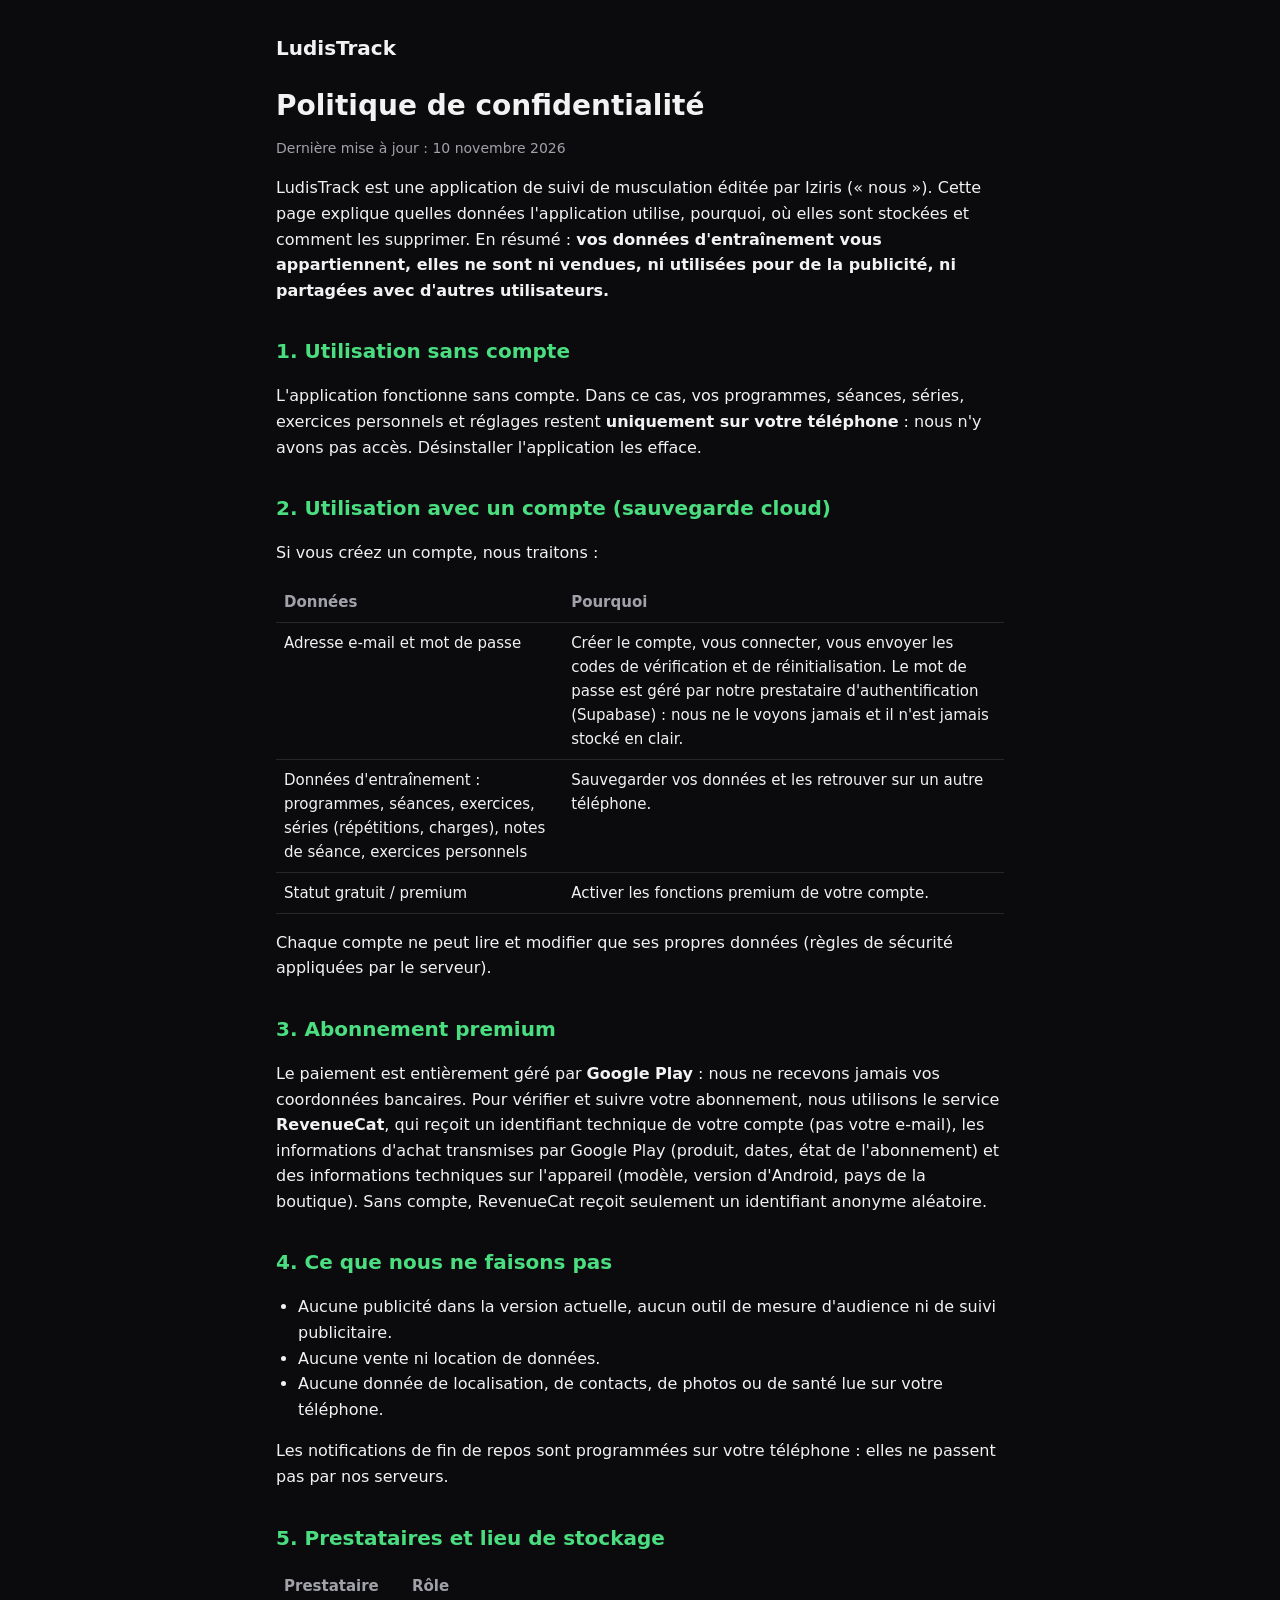
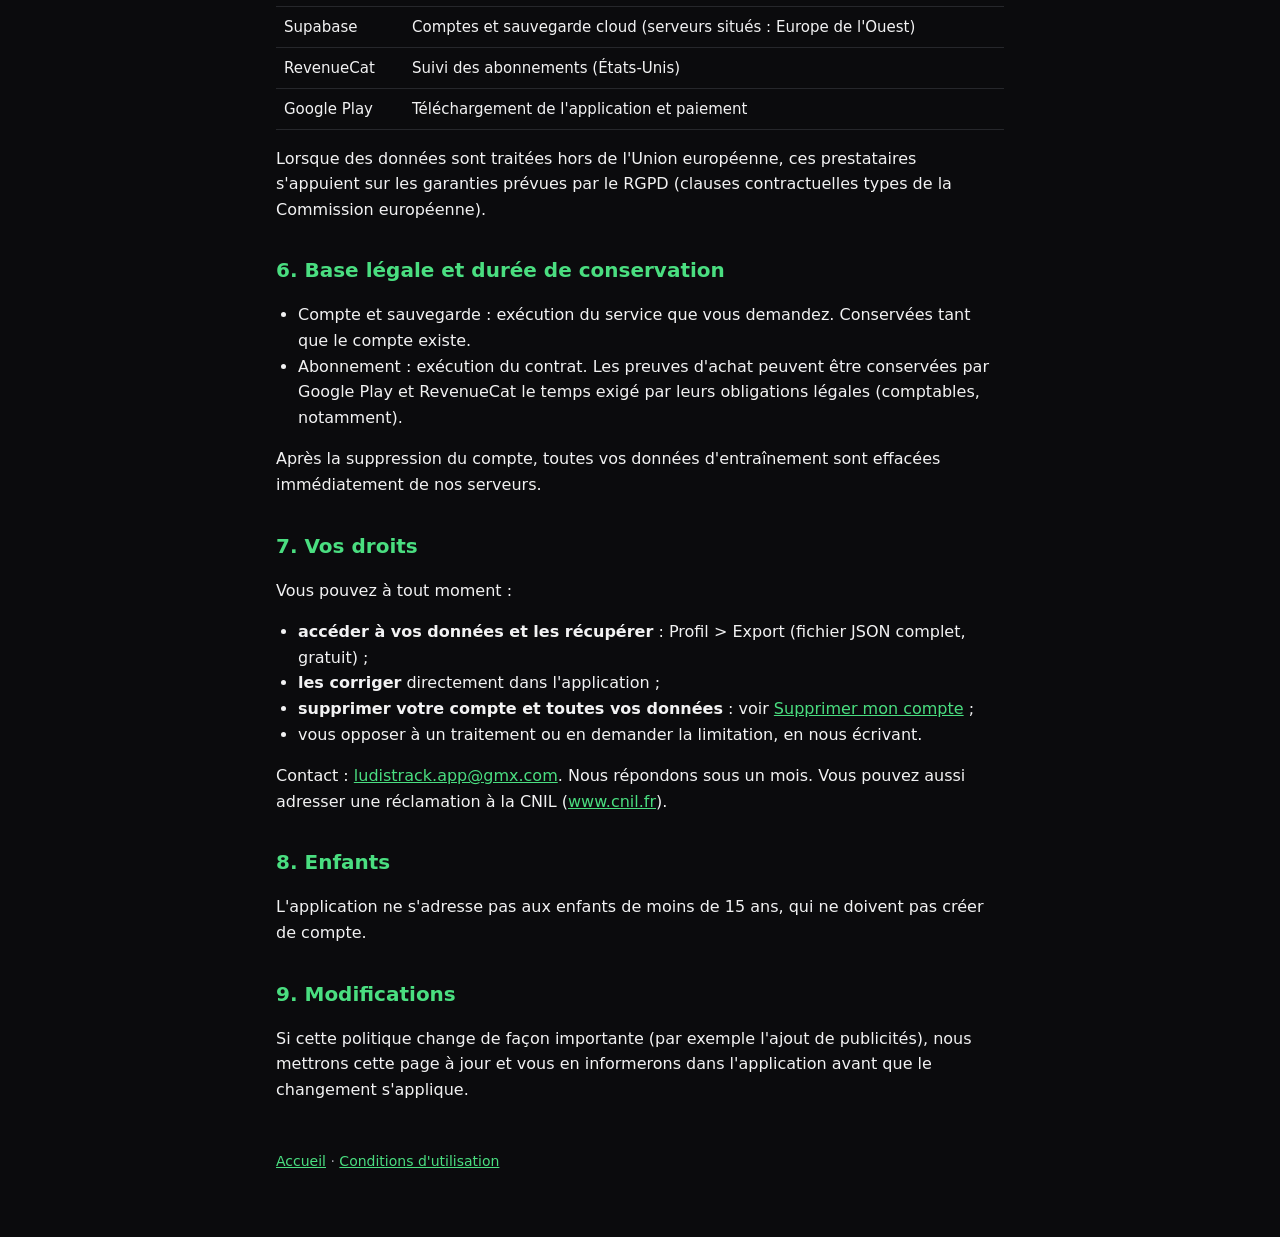
==== confidentialite.html @ 79003e02 "Pages légales LudisTrack : confidentialité, conditions, suppression de compte" ====
<!doctype html>
<html lang="fr">
<head>
  <meta charset="utf-8">
  <meta name="viewport" content="width=device-width, initial-scale=1">
  <title>Confidentialité – LudisTrack</title>
  <link rel="stylesheet" href="style.css">
</head>
<body>
<main>
  <header><a href="index.html">LudisTrack</a></header>
  <h1>Politique de confidentialité</h1>
  <p class="muted">Dernière mise à jour : 10 novembre 2026</p>

  <p>LudisTrack est une application de suivi de musculation éditée par Iziris
    (« nous »). Cette page explique quelles données l'application utilise, pourquoi, où elles sont stockées
    et comment les supprimer. En résumé : <strong>vos données d'entraînement vous appartiennent, elles ne sont
    ni vendues, ni utilisées pour de la publicité, ni partagées avec d'autres utilisateurs.</strong></p>

  <h2>1. Utilisation sans compte</h2>
  <p>L'application fonctionne sans compte. Dans ce cas, vos programmes, séances, séries, exercices
    personnels et réglages restent <strong>uniquement sur votre téléphone</strong> : nous n'y avons pas accès.
    Désinstaller l'application les efface.</p>

  <h2>2. Utilisation avec un compte (sauvegarde cloud)</h2>
  <p>Si vous créez un compte, nous traitons :</p>
  <table>
    <thead><tr><th>Données</th><th>Pourquoi</th></tr></thead>
    <tbody>
      <tr><td>Adresse e-mail et mot de passe</td>
        <td>Créer le compte, vous connecter, vous envoyer les codes de vérification et de réinitialisation.
          Le mot de passe est géré par notre prestataire d'authentification (Supabase) : nous ne le voyons jamais
          et il n'est jamais stocké en clair.</td></tr>
      <tr><td>Données d'entraînement : programmes, séances, exercices, séries (répétitions, charges),
          notes de séance, exercices personnels</td>
        <td>Sauvegarder vos données et les retrouver sur un autre téléphone.</td></tr>
      <tr><td>Statut gratuit / premium</td>
        <td>Activer les fonctions premium de votre compte.</td></tr>
    </tbody>
  </table>
  <p>Chaque compte ne peut lire et modifier que ses propres données (règles de sécurité appliquées par le serveur).</p>

  <h2>3. Abonnement premium</h2>
  <p>Le paiement est entièrement géré par <strong>Google Play</strong> : nous ne recevons jamais vos
    coordonnées bancaires. Pour vérifier et suivre votre abonnement, nous utilisons le service
    <strong>RevenueCat</strong>, qui reçoit un identifiant technique de votre compte (pas votre e-mail), les
    informations d'achat transmises par Google Play (produit, dates, état de l'abonnement) et des informations
    techniques sur l'appareil (modèle, version d'Android, pays de la boutique).
    Sans compte, RevenueCat reçoit seulement un identifiant anonyme aléatoire.</p>

  <h2>4. Ce que nous ne faisons pas</h2>
  <ul>
    <li>Aucune publicité dans la version actuelle, aucun outil de mesure d'audience ni de suivi publicitaire.</li>
    <li>Aucune vente ni location de données.</li>
    <li>Aucune donnée de localisation, de contacts, de photos ou de santé lue sur votre téléphone.</li>
  </ul>
  <p>Les notifications de fin de repos sont programmées sur votre téléphone : elles ne passent pas par nos serveurs.</p>

  <h2>5. Prestataires et lieu de stockage</h2>
  <table>
    <thead><tr><th>Prestataire</th><th>Rôle</th></tr></thead>
    <tbody>
      <tr><td>Supabase</td><td>Comptes et sauvegarde cloud (serveurs situés : Europe de l'Ouest)</td></tr>
      <tr><td>RevenueCat</td><td>Suivi des abonnements (États-Unis)</td></tr>
      <tr><td>Google Play</td><td>Téléchargement de l'application et paiement</td></tr>
    </tbody>
  </table>
  <p>Lorsque des données sont traitées hors de l'Union européenne, ces prestataires s'appuient sur les
    garanties prévues par le RGPD (clauses contractuelles types de la Commission européenne).</p>

  <h2>6. Base légale et durée de conservation</h2>
  <ul>
    <li>Compte et sauvegarde : exécution du service que vous demandez. Conservées tant que le compte existe.</li>
    <li>Abonnement : exécution du contrat. Les preuves d'achat peuvent être conservées par Google Play et
      RevenueCat le temps exigé par leurs obligations légales (comptables, notamment).</li>
  </ul>
  <p>Après la suppression du compte, toutes vos données d'entraînement sont effacées immédiatement de nos serveurs.</p>

  <h2>7. Vos droits</h2>
  <p>Vous pouvez à tout moment :</p>
  <ul>
    <li><strong>accéder à vos données et les récupérer</strong> : Profil &gt; Export (fichier JSON complet, gratuit) ;</li>
    <li><strong>les corriger</strong> directement dans l'application ;</li>
    <li><strong>supprimer votre compte et toutes vos données</strong> : voir
      <a href="suppression-compte.html">Supprimer mon compte</a> ;</li>
    <li>vous opposer à un traitement ou en demander la limitation, en nous écrivant.</li>
  </ul>
  <p>Contact : <a href="mailto:ludistrack.app@gmx.com">ludistrack.app@gmx.com</a>. Nous répondons sous un mois.
    Vous pouvez aussi adresser une réclamation à la CNIL (<a href="https://www.cnil.fr">www.cnil.fr</a>).</p>

  <h2>8. Enfants</h2>
  <p>L'application ne s'adresse pas aux enfants de moins de 15 ans, qui ne doivent pas créer de compte.</p>

  <h2>9. Modifications</h2>
  <p>Si cette politique change de façon importante (par exemple l'ajout de publicités), nous mettrons cette page à
    jour et vous en informerons dans l'application avant que le changement s'applique.</p>

  <footer><a href="index.html">Accueil</a> · <a href="conditions.html">Conditions d'utilisation</a></footer>
</main>
</body>
</html>
---- style.css ----
/* Pages légales de LudisTrack (site statique, hébergé à part de l'app). Couleurs reprises du thème de l'app. */
:root {
  --bg: #0b0b0d;
  --surface: #141518;
  --text: #f2f2f3;
  --muted: #a1a1aa;
  --accent: #4ade80;
  --border: #26272b;
}
* { box-sizing: border-box; }
body {
  margin: 0;
  background: var(--bg);
  color: var(--text);
  font: 16px/1.6 system-ui, -apple-system, "Segoe UI", Roboto, sans-serif;
}
main { max-width: 760px; margin: 0 auto; padding: 32px 16px 64px; }
header { display: flex; align-items: center; gap: 12px; margin-bottom: 8px; }
header a { color: var(--text); text-decoration: none; font-weight: 700; font-size: 20px; }
h1 { font-size: 28px; line-height: 1.25; margin: 24px 0 4px; }
h2 { font-size: 20px; margin: 32px 0 8px; color: var(--accent); }
h3 { font-size: 17px; margin: 20px 0 4px; }
p, li { color: var(--text); }
.muted { color: var(--muted); font-size: 14px; }
a { color: var(--accent); }
ul, ol { padding-left: 22px; }
table { width: 100%; border-collapse: collapse; margin: 12px 0; font-size: 15px; }
th, td { text-align: left; vertical-align: top; padding: 8px; border-bottom: 1px solid var(--border); }
th { color: var(--muted); font-weight: 600; }
.card { background: var(--surface); border: 1px solid var(--border); border-radius: 12px; padding: 16px; margin: 16px 0; }
nav.links a { display: block; padding: 14px 16px; margin: 10px 0; background: var(--surface);
  border: 1px solid var(--border); border-radius: 12px; color: var(--text); text-decoration: none; }
nav.links a:hover { border-color: var(--accent); }
footer { margin-top: 48px; color: var(--muted); font-size: 14px; }
@media (max-width: 520px) { table, thead, tbody, tr, th, td { font-size: 14px; } }
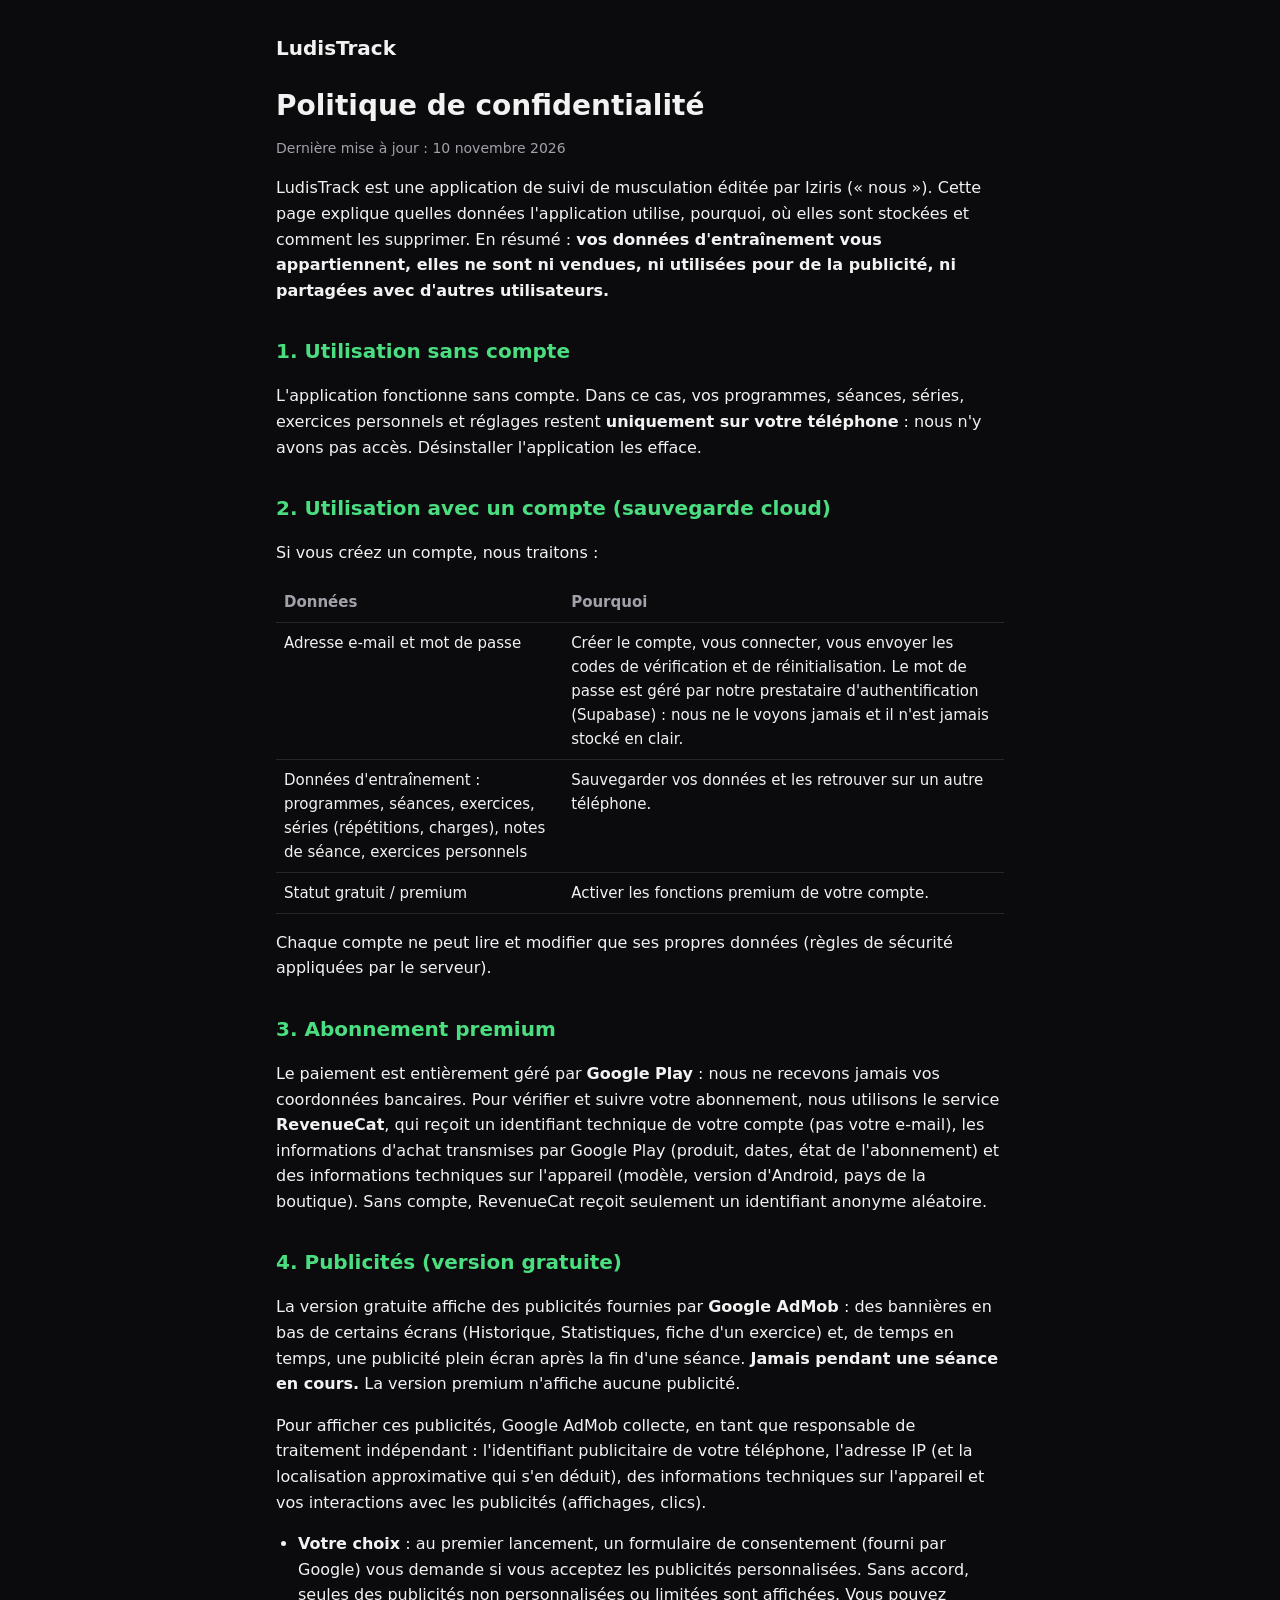
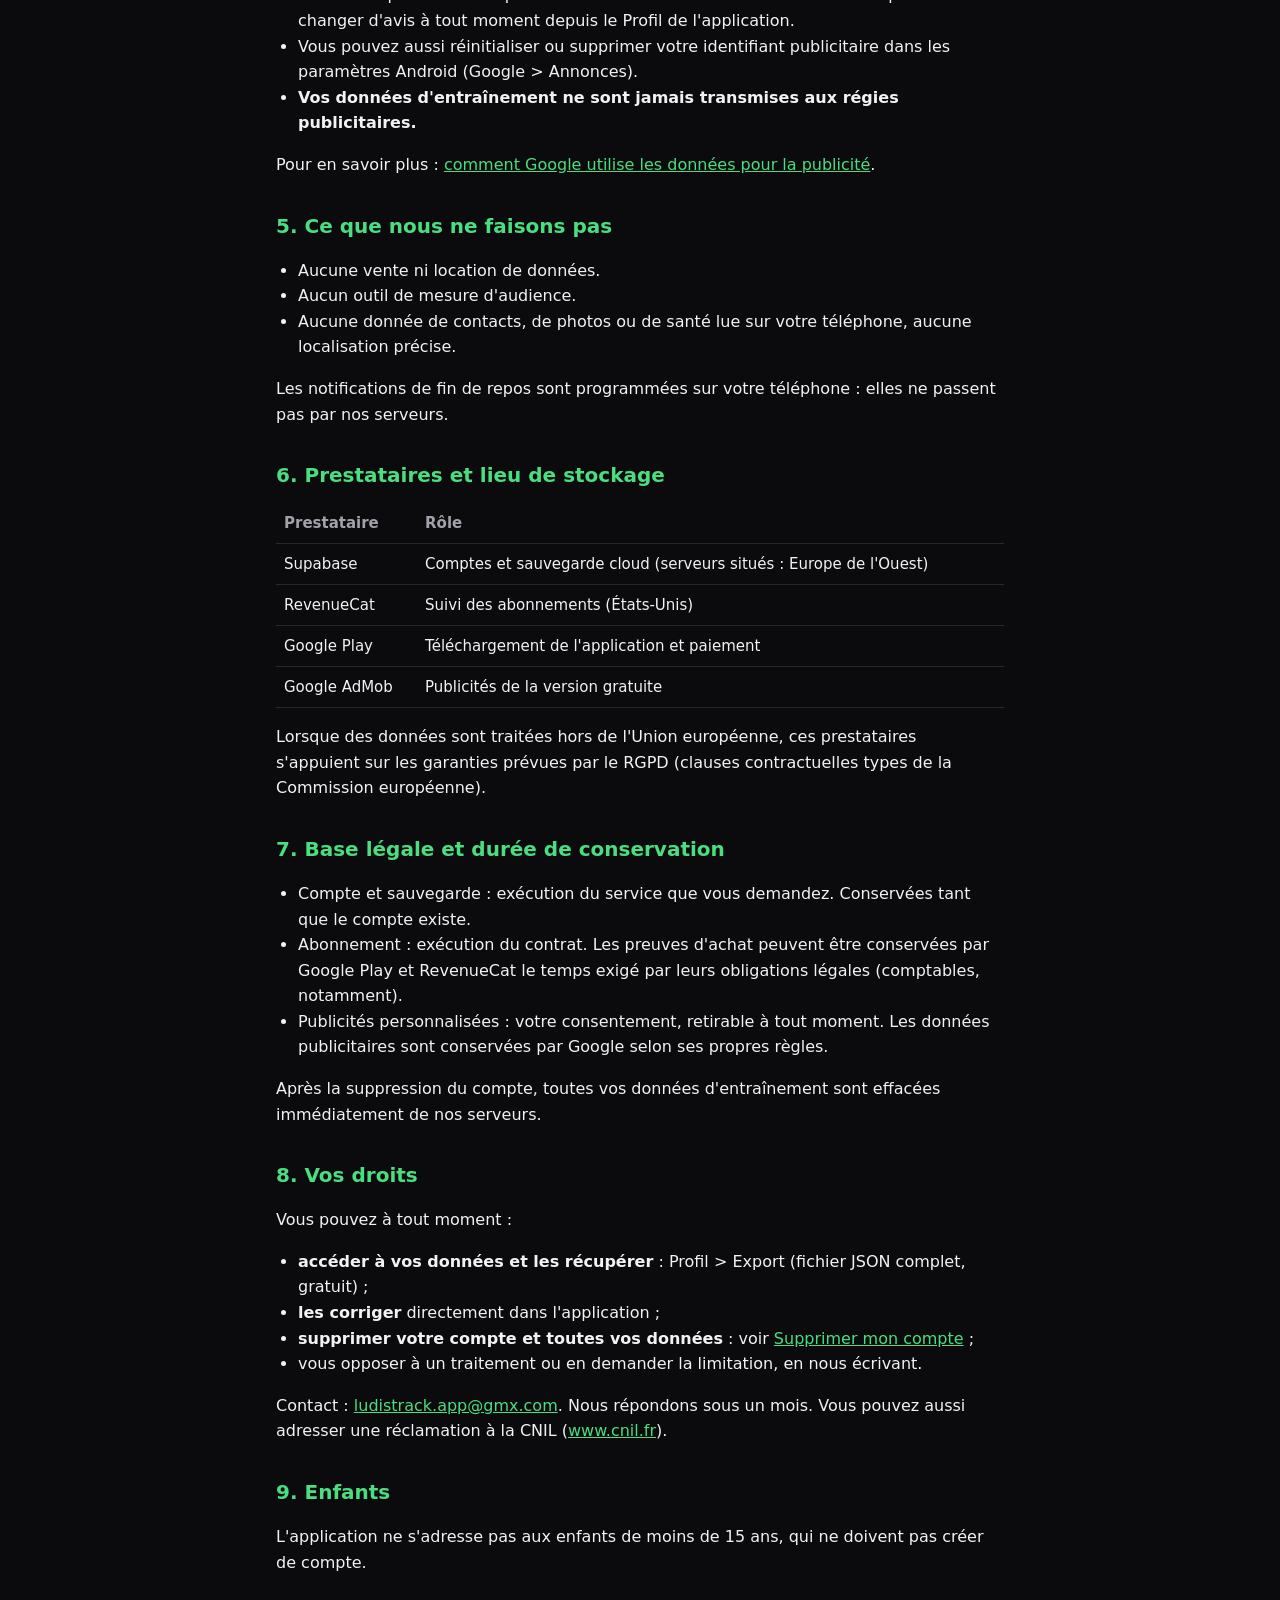
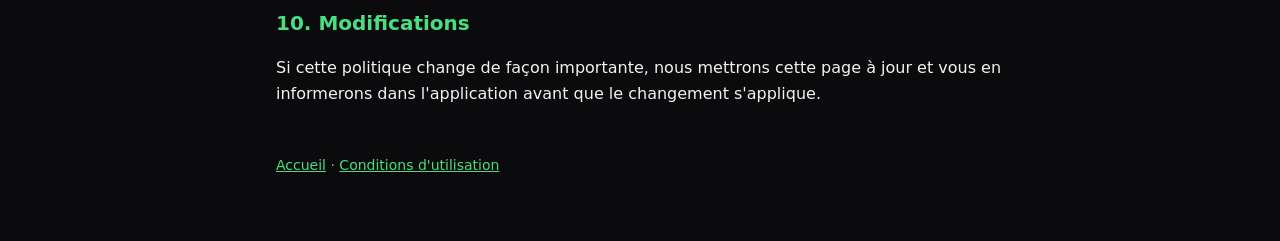
==== commit 054f13e9: "Publicités de la version gratuite (Google AdMob) décrites dans la confidentialité et les conditions" ====
--- a/confidentialite.html
+++ b/confidentialite.html
@@ -48,35 +48,57 @@
     techniques sur l'appareil (modèle, version d'Android, pays de la boutique).
     Sans compte, RevenueCat reçoit seulement un identifiant anonyme aléatoire.</p>
 
-  <h2>4. Ce que nous ne faisons pas</h2>
+  <h2>4. Publicités (version gratuite)</h2>
+  <p>La version gratuite affiche des publicités fournies par <strong>Google AdMob</strong> : des bannières en bas
+    de certains écrans (Historique, Statistiques, fiche d'un exercice) et, de temps en temps, une publicité plein
+    écran après la fin d'une séance. <strong>Jamais pendant une séance en cours.</strong> La version premium
+    n'affiche aucune publicité.</p>
+  <p>Pour afficher ces publicités, Google AdMob collecte, en tant que responsable de traitement indépendant :
+    l'identifiant publicitaire de votre téléphone, l'adresse IP (et la localisation approximative qui s'en déduit),
+    des informations techniques sur l'appareil et vos interactions avec les publicités (affichages, clics).</p>
   <ul>
-    <li>Aucune publicité dans la version actuelle, aucun outil de mesure d'audience ni de suivi publicitaire.</li>
+    <li><strong>Votre choix</strong> : au premier lancement, un formulaire de consentement (fourni par Google) vous
+      demande si vous acceptez les publicités personnalisées. Sans accord, seules des publicités non personnalisées
+      ou limitées sont affichées. Vous pouvez changer d'avis à tout moment depuis le Profil de l'application.</li>
+    <li>Vous pouvez aussi réinitialiser ou supprimer votre identifiant publicitaire dans les paramètres Android
+      (Google &gt; Annonces).</li>
+    <li><strong>Vos données d'entraînement ne sont jamais transmises aux régies publicitaires.</strong></li>
+  </ul>
+  <p>Pour en savoir plus : <a href="https://policies.google.com/technologies/ads?hl=fr">comment Google utilise
+    les données pour la publicité</a>.</p>
+
+  <h2>5. Ce que nous ne faisons pas</h2>
+  <ul>
     <li>Aucune vente ni location de données.</li>
-    <li>Aucune donnée de localisation, de contacts, de photos ou de santé lue sur votre téléphone.</li>
+    <li>Aucun outil de mesure d'audience.</li>
+    <li>Aucune donnée de contacts, de photos ou de santé lue sur votre téléphone, aucune localisation précise.</li>
   </ul>
   <p>Les notifications de fin de repos sont programmées sur votre téléphone : elles ne passent pas par nos serveurs.</p>
 
-  <h2>5. Prestataires et lieu de stockage</h2>
+  <h2>6. Prestataires et lieu de stockage</h2>
   <table>
     <thead><tr><th>Prestataire</th><th>Rôle</th></tr></thead>
     <tbody>
       <tr><td>Supabase</td><td>Comptes et sauvegarde cloud (serveurs situés : Europe de l'Ouest)</td></tr>
       <tr><td>RevenueCat</td><td>Suivi des abonnements (États-Unis)</td></tr>
       <tr><td>Google Play</td><td>Téléchargement de l'application et paiement</td></tr>
+      <tr><td>Google AdMob</td><td>Publicités de la version gratuite</td></tr>
     </tbody>
   </table>
   <p>Lorsque des données sont traitées hors de l'Union européenne, ces prestataires s'appuient sur les
     garanties prévues par le RGPD (clauses contractuelles types de la Commission européenne).</p>
 
-  <h2>6. Base légale et durée de conservation</h2>
+  <h2>7. Base légale et durée de conservation</h2>
   <ul>
     <li>Compte et sauvegarde : exécution du service que vous demandez. Conservées tant que le compte existe.</li>
     <li>Abonnement : exécution du contrat. Les preuves d'achat peuvent être conservées par Google Play et
       RevenueCat le temps exigé par leurs obligations légales (comptables, notamment).</li>
+    <li>Publicités personnalisées : votre consentement, retirable à tout moment. Les données publicitaires sont
+      conservées par Google selon ses propres règles.</li>
   </ul>
   <p>Après la suppression du compte, toutes vos données d'entraînement sont effacées immédiatement de nos serveurs.</p>
 
-  <h2>7. Vos droits</h2>
+  <h2>8. Vos droits</h2>
   <p>Vous pouvez à tout moment :</p>
   <ul>
     <li><strong>accéder à vos données et les récupérer</strong> : Profil &gt; Export (fichier JSON complet, gratuit) ;</li>
@@ -88,12 +110,12 @@
   <p>Contact : <a href="mailto:ludistrack.app@gmx.com">ludistrack.app@gmx.com</a>. Nous répondons sous un mois.
     Vous pouvez aussi adresser une réclamation à la CNIL (<a href="https://www.cnil.fr">www.cnil.fr</a>).</p>
 
-  <h2>8. Enfants</h2>
+  <h2>9. Enfants</h2>
   <p>L'application ne s'adresse pas aux enfants de moins de 15 ans, qui ne doivent pas créer de compte.</p>
 
-  <h2>9. Modifications</h2>
-  <p>Si cette politique change de façon importante (par exemple l'ajout de publicités), nous mettrons cette page à
-    jour et vous en informerons dans l'application avant que le changement s'applique.</p>
+  <h2>10. Modifications</h2>
+  <p>Si cette politique change de façon importante, nous mettrons cette page à jour et vous en informerons dans
+    l'application avant que le changement s'applique.</p>
 
   <footer><a href="index.html">Accueil</a> · <a href="conditions.html">Conditions d'utilisation</a></footer>
 </main>
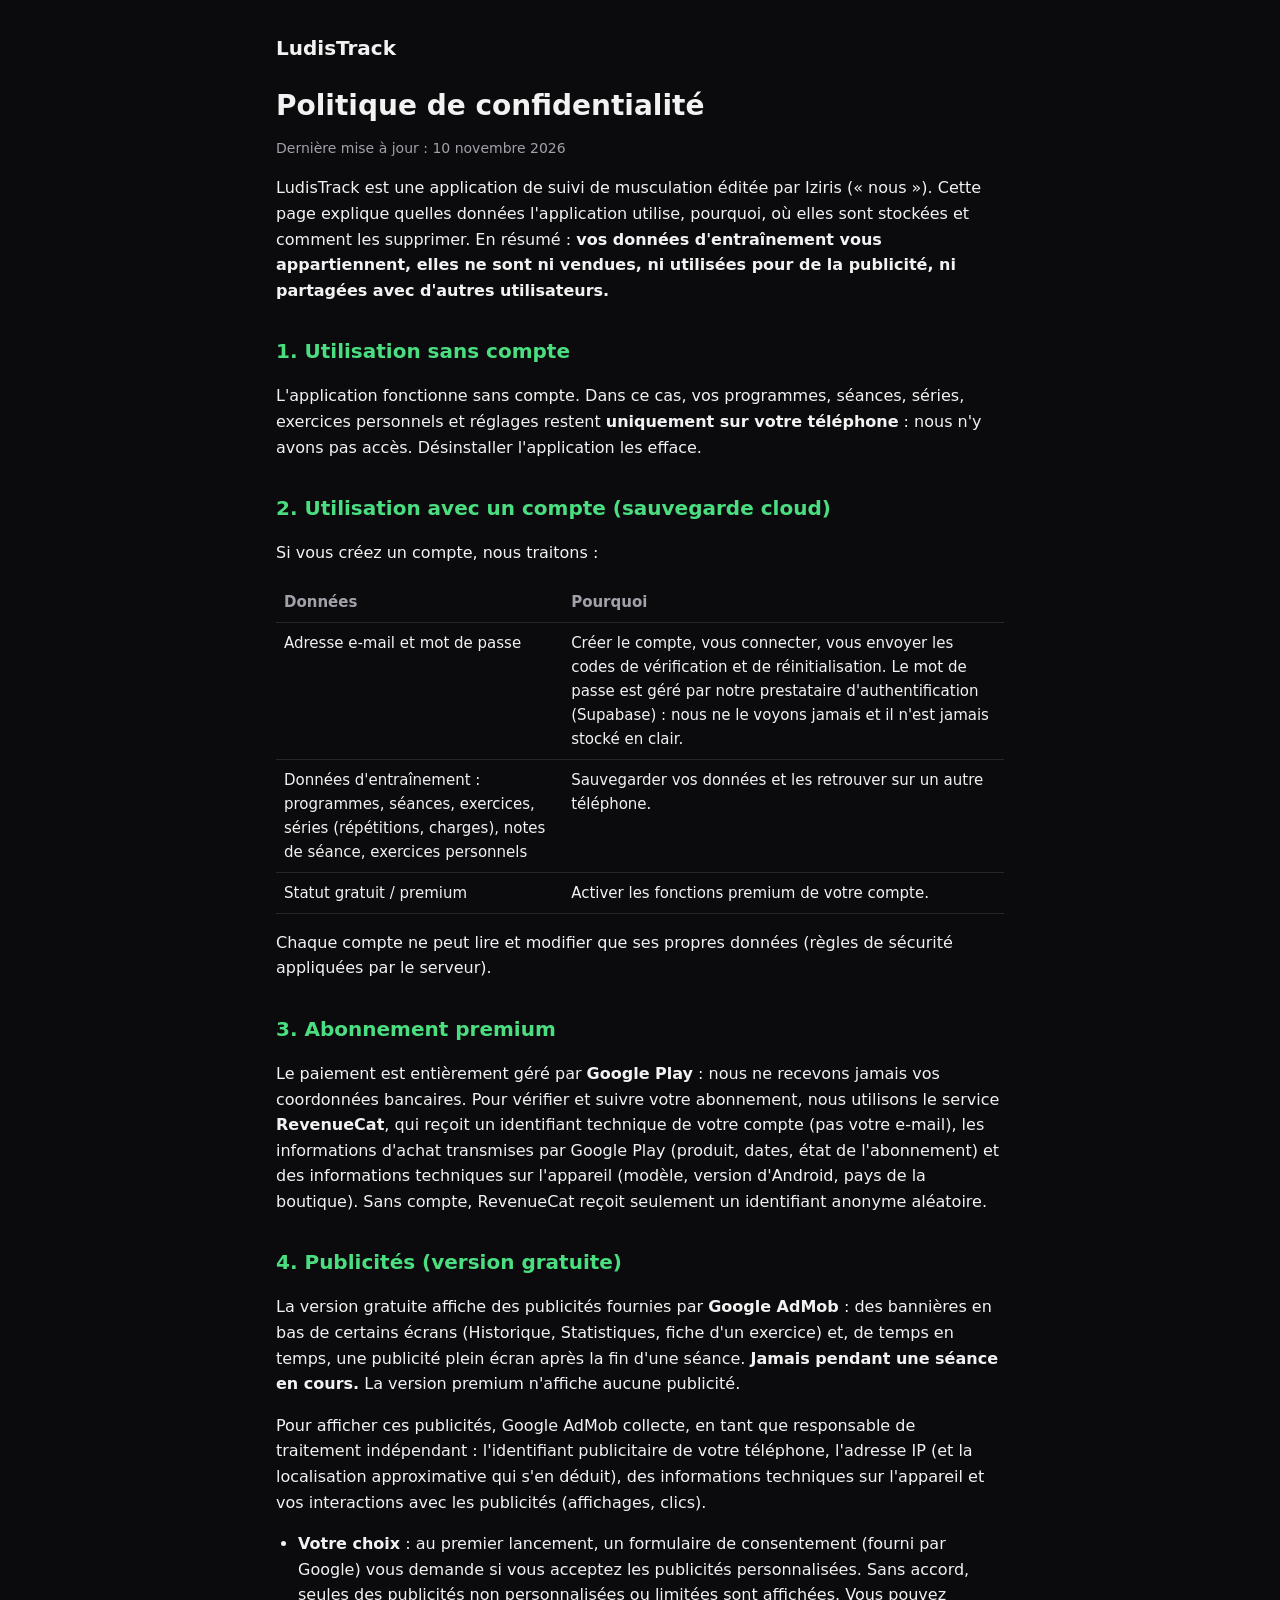
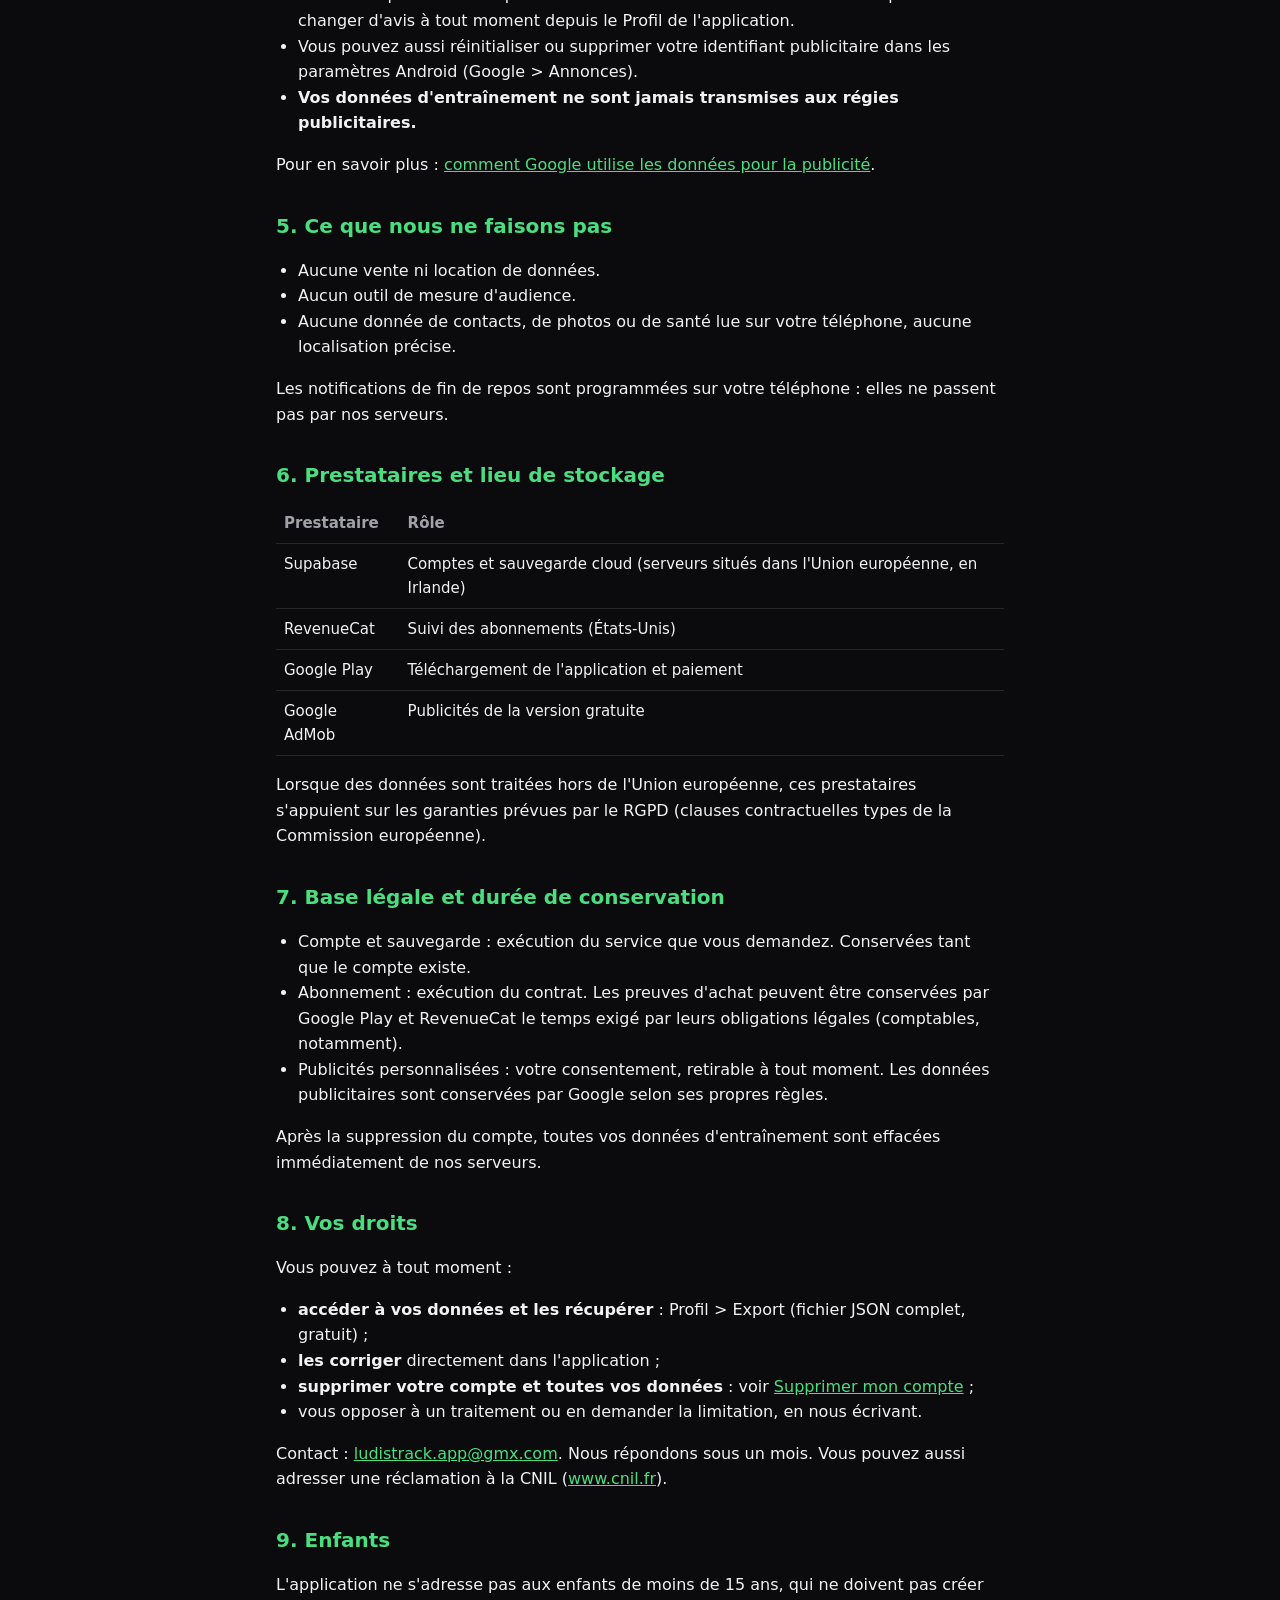
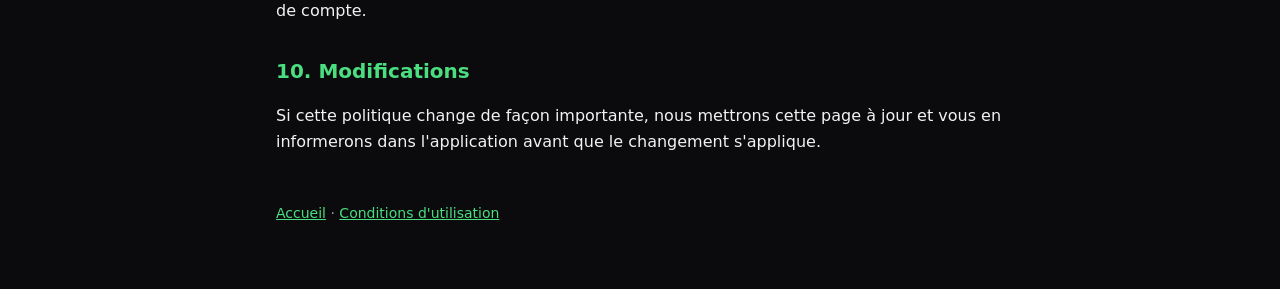
==== commit 370c9afd: "Confidentialité : serveurs Supabase en Irlande (Union européenne)" ====
--- a/confidentialite.html
+++ b/confidentialite.html
@@ -79,7 +79,7 @@
   <table>
     <thead><tr><th>Prestataire</th><th>Rôle</th></tr></thead>
     <tbody>
-      <tr><td>Supabase</td><td>Comptes et sauvegarde cloud (serveurs situés : Europe de l'Ouest)</td></tr>
+      <tr><td>Supabase</td><td>Comptes et sauvegarde cloud (serveurs situés dans l'Union européenne, en Irlande)</td></tr>
       <tr><td>RevenueCat</td><td>Suivi des abonnements (États-Unis)</td></tr>
       <tr><td>Google Play</td><td>Téléchargement de l'application et paiement</td></tr>
       <tr><td>Google AdMob</td><td>Publicités de la version gratuite</td></tr>
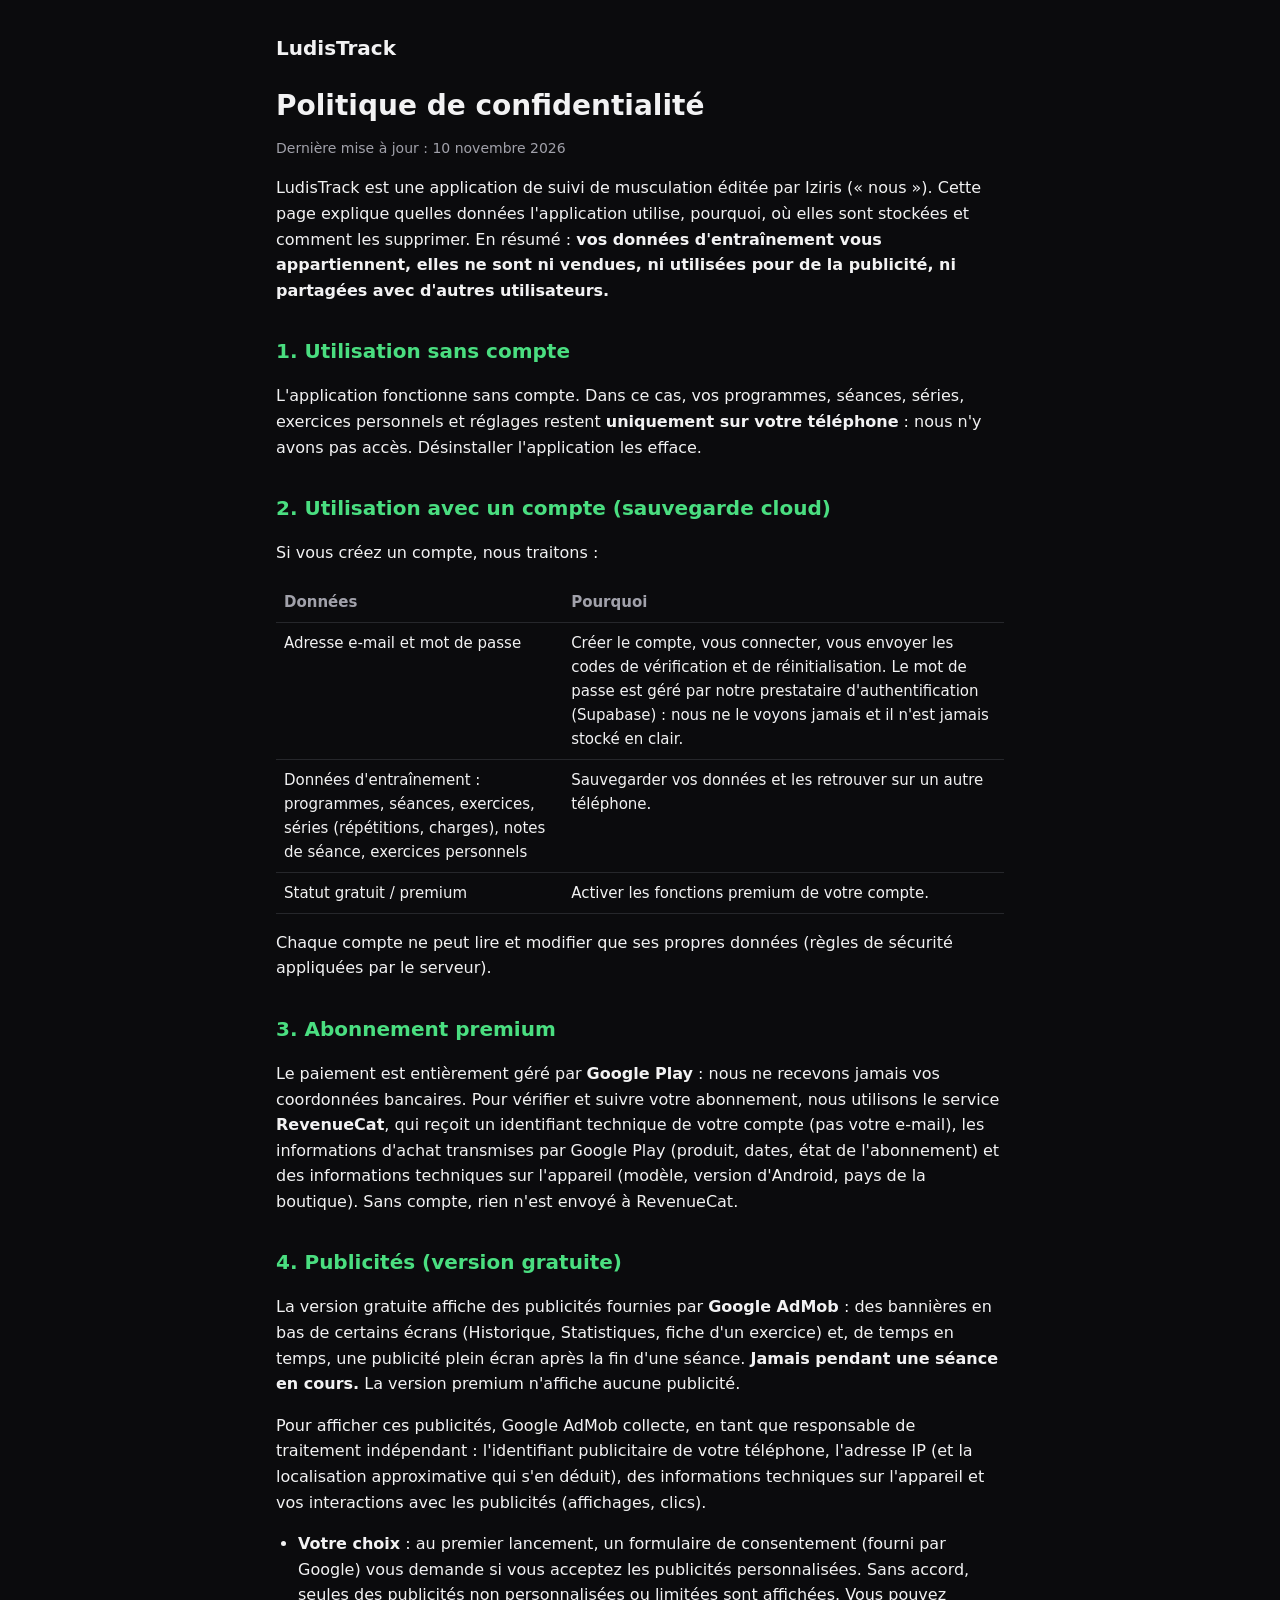
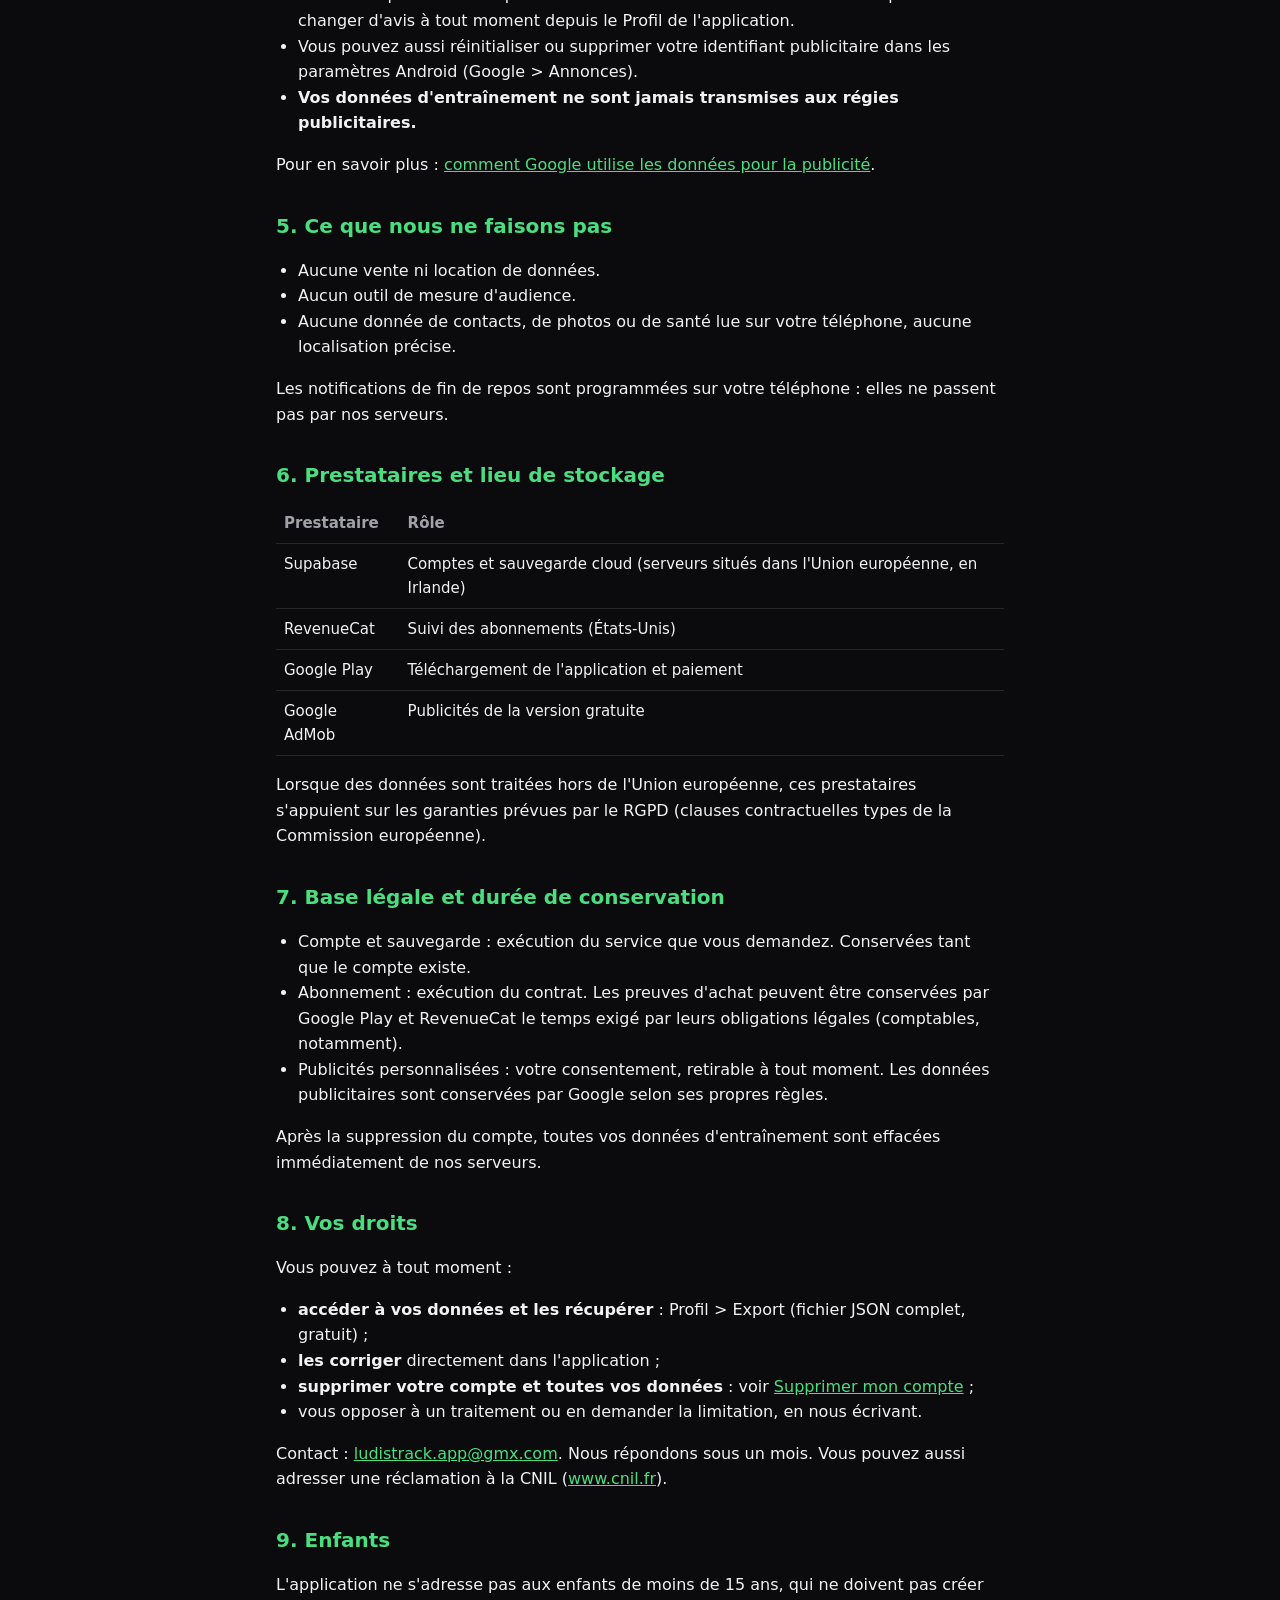
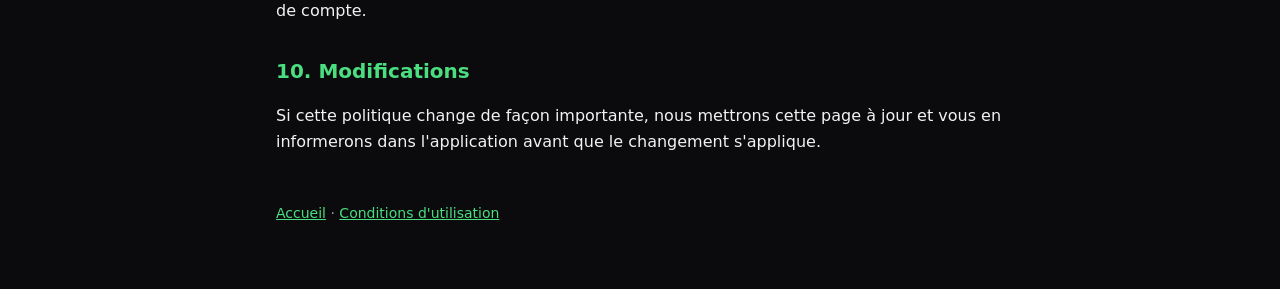
==== commit e4a47634: "Confidentialité : sans compte, rien n'est envoyé à RevenueCat" ====
--- a/confidentialite.html
+++ b/confidentialite.html
@@ -46,7 +46,7 @@
     <strong>RevenueCat</strong>, qui reçoit un identifiant technique de votre compte (pas votre e-mail), les
     informations d'achat transmises par Google Play (produit, dates, état de l'abonnement) et des informations
     techniques sur l'appareil (modèle, version d'Android, pays de la boutique).
-    Sans compte, RevenueCat reçoit seulement un identifiant anonyme aléatoire.</p>
+    Sans compte, rien n'est envoyé à RevenueCat.</p>
 
   <h2>4. Publicités (version gratuite)</h2>
   <p>La version gratuite affiche des publicités fournies par <strong>Google AdMob</strong> : des bannières en bas
